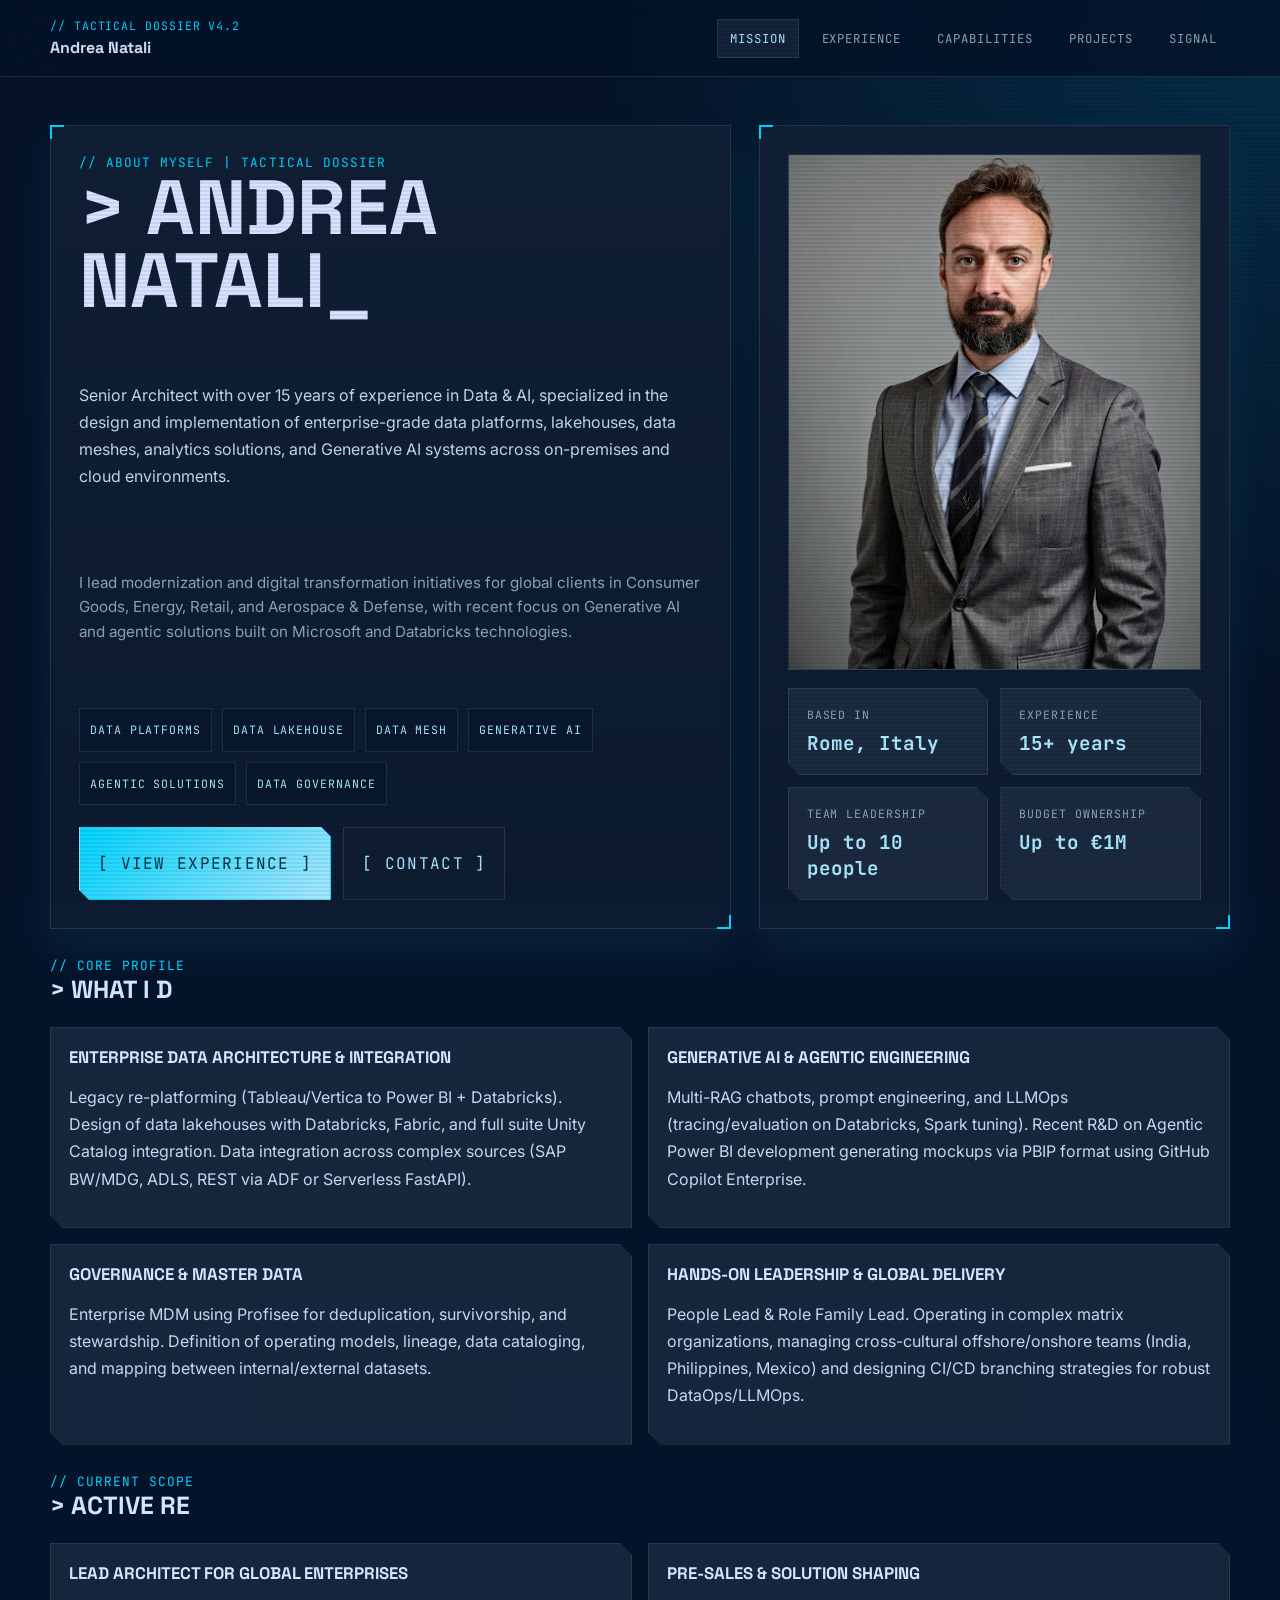
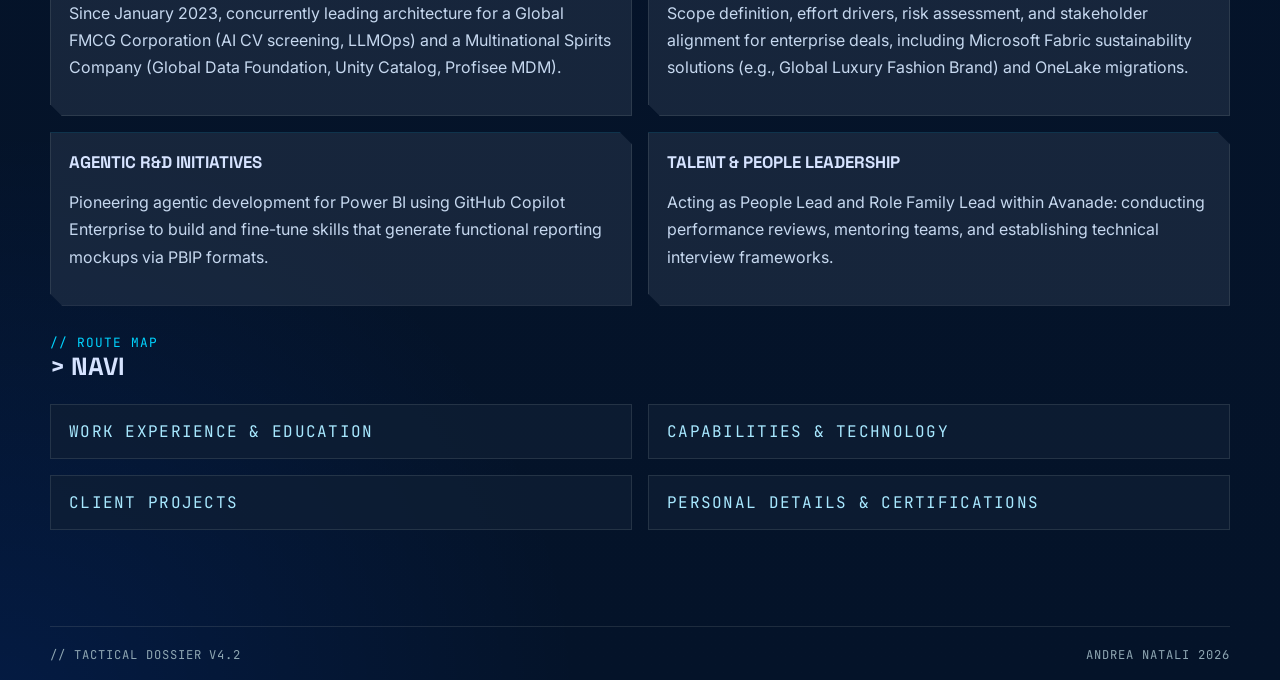
==== index.html @ 66361841 "Initial commit: Tactical Dossier deployment" ====
<!DOCTYPE html>
<html lang="it">
<head>
    <meta charset="UTF-8">
    <meta name="viewport" content="width=device-width, initial-scale=1.0">
    <title>Andrea Natali | Senior Architect Data & AI</title>
    <meta name="description" content="Curriculum vitae digitale di Andrea Natali, Senior Architect con oltre 15 anni di esperienza in Data & AI.">
    <link rel="preconnect" href="https://fonts.googleapis.com">
    <link rel="preconnect" href="https://fonts.gstatic.com" crossorigin>
    <link href="https://fonts.googleapis.com/css2?family=Inter:wght@400;500;600;700;800&family=JetBrains+Mono:wght@400;700&family=Space+Grotesk:wght@500;700&display=swap" rel="stylesheet">
    <link rel="stylesheet" href="assets/css/styles.css">
</head>
<body data-page="home">
    <div class="site-shell">
        <header class="site-header">
            <div class="container header-bar">
                <a class="brand" href="index.html">
                    <span class="brand-kicker">// TACTICAL DOSSIER v4.2</span>
                    <span class="brand-title">Andrea Natali</span>
                </a>
                <button class="nav-toggle" type="button" aria-expanded="false" aria-label="Apri navigazione" data-nav-toggle>MENU</button>
                <nav class="site-nav" data-site-nav>
                    <a class="nav-link" href="index.html" data-nav-link="home">Mission</a>
                    <a class="nav-link" href="experience.html" data-nav-link="experience">Experience</a>
                    <a class="nav-link" href="capabilities.html" data-nav-link="capabilities">Capabilities</a>
                    <a class="nav-link" href="projects.html" data-nav-link="projects">Projects</a>
                    <a class="nav-link" href="contact.html" data-nav-link="contact">Signal</a>
                </nav>
            </div>
        </header>

        <main class="page">
            <div class="container">
                <section class="hero">
                    <article class="panel panel-pad hero-copy reveal">
                        <div>
                            <div class="eyebrow">// ABOUT MYSELF | TACTICAL DOSSIER</div>
                            <h1 class="hero-title typewriter">&gt; Andrea Natali_</h1>
                        </div>
                        <p class="lead">
                            Senior Architect with over 15 years of experience in Data &amp; AI, specialized in the design and implementation of
                            enterprise-grade data platforms, lakehouses, data meshes, analytics solutions, and Generative AI systems across on-premises
                            and cloud environments.
                        </p>
                        <p class="small-copy">
                            I lead modernization and digital transformation initiatives for global clients in Consumer Goods, Energy, Retail,
                            and Aerospace &amp; Defense, with recent focus on Generative AI and agentic solutions built on Microsoft and Databricks technologies.
                        </p>
                        <div class="pill-row">
                            <span class="pill">Data Platforms</span>
                            <span class="pill">Data Lakehouse</span>
                            <span class="pill">Data Mesh</span>
                            <span class="pill">Generative AI</span>
                            <span class="pill">Agentic Solutions</span>
                            <span class="pill">Data Governance</span>
                        </div>
                        <div class="hero-actions">
                            <a class="button button-primary" href="experience.html">[ VIEW EXPERIENCE ]</a>
                            <a class="button button-secondary" href="contact.html">[ CONTACT ]</a>
                        </div>
                    </article>

                    <aside class="panel panel-pad profile-card reveal">
                        <div class="profile-image-wrap">
                            <img class="profile-image" src="assets/img/andrea-natali-profile.jpg" alt="Portrait of Andrea Natali">
                        </div>
                        <div class="summary-grid">
                            <div class="meta-block">
                                <div class="meta-label">Based In</div>
                                <div class="meta-value">Rome, Italy</div>
                            </div>
                            <div class="meta-block">
                                <div class="meta-label">Experience</div>
                                <div class="meta-value">15+ years</div>
                            </div>
                            <div class="meta-block">
                                <div class="meta-label">Team Leadership</div>
                                <div class="meta-value">Up to 10 people</div>
                            </div>
                            <div class="meta-block">
                                <div class="meta-label">Budget Ownership</div>
                                <div class="meta-value">Up to €1M</div>
                            </div>
                        </div>
                    </aside>
                </section>

                <section class="section reveal">
                    <div class="section-head">
                        <div>
                            <div class="eyebrow">// CORE PROFILE</div>
                            <h2 class="section-title typewriter">&gt; What I Do_</h2>
                        </div>

                    </div>
                    <div class="feature-grid">
                        <article class="mini-card">
                            <h3>Enterprise Data Architecture &amp; Integration</h3>
                            <p class="card-copy">Legacy re-platforming (Tableau/Vertica to Power BI + Databricks). Design of data lakehouses with Databricks, Fabric, and full suite Unity Catalog integration. Data integration across complex sources (SAP BW/MDG, ADLS, REST via ADF or Serverless FastAPI).</p>
                        </article>
                        <article class="mini-card">
                            <h3>Generative AI &amp; Agentic Engineering</h3>
                            <p class="card-copy">Multi-RAG chatbots, prompt engineering, and LLMOps (tracing/evaluation on Databricks, Spark tuning). Recent R&amp;D on Agentic Power BI development generating mockups via PBIP format using GitHub Copilot Enterprise.</p>
                        </article>
                        <article class="mini-card">
                            <h3>Governance &amp; Master Data</h3>
                            <p class="card-copy">Enterprise MDM using Profisee for deduplication, survivorship, and stewardship. Definition of operating models, lineage, data cataloging, and mapping between internal/external datasets.</p>
                        </article>
                        <article class="mini-card">
                            <h3>Hands-on Leadership &amp; Global Delivery</h3>
                            <p class="card-copy">People Lead &amp; Role Family Lead. Operating in complex matrix organizations, managing cross-cultural offshore/onshore teams (India, Philippines, Mexico) and designing CI/CD branching strategies for robust DataOps/LLMOps.</p>
                        </article>
                    </div>
                </section>

                <section class="section reveal">
                    <div class="section-head">
                        <div>
                            <div class="eyebrow">// CURRENT SCOPE</div>
                            <h2 class="section-title typewriter">&gt; Active Responsibilities_</h2>
                        </div>
                    </div>
                    <div class="card-grid">
                        <article class="mini-card">
                            <h3>Lead Architect for Global Enterprises</h3>
                            <p class="card-copy">Since January 2023, concurrently leading architecture for a Global FMCG Corporation (AI CV screening, LLMOps) and a Multinational Spirits Company (Global Data Foundation, Unity Catalog, Profisee MDM).</p>
                        </article>
                        <article class="mini-card">
                            <h3>Pre-Sales &amp; Solution Shaping</h3>
                            <p class="card-copy">Scope definition, effort drivers, risk assessment, and stakeholder alignment for enterprise deals, including Microsoft Fabric sustainability solutions (e.g., Global Luxury Fashion Brand) and OneLake migrations.</p>
                        </article>
                        <article class="mini-card">
                            <h3>Agentic R&amp;D Initiatives</h3>
                            <p class="card-copy">Pioneering agentic development for Power BI using GitHub Copilot Enterprise to build and fine-tune skills that generate functional reporting mockups via PBIP formats.</p>
                        </article>
                        <article class="mini-card">
                            <h3>Talent &amp; People Leadership</h3>
                            <p class="card-copy">Acting as People Lead and Role Family Lead within Avanade: conducting performance reviews, mentoring teams, and establishing technical interview frameworks.</p>
                        </article>
                    </div>
                </section>

                <section class="section reveal">
                    <div class="section-head">
                        <div>
                            <div class="eyebrow">// ROUTE MAP</div>
                            <h2 class="section-title typewriter">&gt; Navigation Grid_</h2>
                        </div>
                    </div>
                    <div class="link-grid">
                        <a href="experience.html">Work Experience &amp; Education</a>
                        <a href="capabilities.html">Capabilities &amp; Technology</a>
                        <a href="projects.html">Client Projects</a>
                        <a href="contact.html">Personal Details &amp; Certifications</a>
                    </div>
                </section>
            </div>
        </main>

        <footer class="site-footer">
            <div class="container footer-bar">
                <div class="footer-meta">// TACTICAL DOSSIER v4.2</div>
                <div class="footer-meta">Andrea Natali <span data-current-year></span></div>
            </div>
        </footer>
    </div>
    <script src="assets/js/site.js"></script>
</body>
</html>
---- assets/css/styles.css ----
:root {
    --bg: #041329;
    --bg-alt: #0d1c32;
    --panel: #112036;
    --panel-high: #1c2a41;
    --panel-top: #27354c;
    --text: #d6e3ff;
    --muted: #8ea6b2;
    --line: rgba(133, 147, 152, 0.2);
    --accent: #00d4ff;
    --accent-soft: #a8e8ff;
    --accent-glow: rgba(60, 215, 255, 0.24);
    --alert: #ffb703;
    --tactical-green: #00ff41;
    --ok: #b1c0ff;
    --max-width: 1180px;
    --shadow: 0 20px 40px rgba(60, 215, 255, 0.08);
    --font-mono: "JetBrains Mono", "Fira Code", "Share Tech Mono", monospace;
}

* {
    box-sizing: border-box;
}

html {
    scroll-behavior: smooth;
}

body {
    margin: 0;
    color: var(--text);
    background:
        radial-gradient(circle at top right, rgba(0, 212, 255, 0.14), transparent 26%),
        radial-gradient(circle at bottom left, rgba(0, 85, 255, 0.12), transparent 22%),
        linear-gradient(180deg, #06142a 0%, #041329 100%);
    font-family: "Inter", "Segoe UI", sans-serif;
    min-height: 100vh;
}

body::before {
    content: "";
    position: fixed;
    inset: 0;
    pointer-events: none;
    background-image:
        linear-gradient(rgba(255, 255, 255, 0.03) 1px, transparent 1px),
        linear-gradient(90deg, rgba(255, 255, 255, 0.03) 1px, transparent 1px);
    background-size: 24px 24px;
    opacity: 0.12;
}

body::after {
    content: "";
    position: fixed;
    inset: 0;
    pointer-events: none;
    background: linear-gradient(
        rgba(18, 16, 16, 0) 50%,
        rgba(0, 0, 0, 0.1) 50%
    );
    background-size: 100% 4px;
    z-index: 9999;
    opacity: 0.6;
}

a {
    color: inherit;
    text-decoration: none;
}

img {
    display: block;
    max-width: 100%;
}

.site-shell {
    position: relative;
    z-index: 1;
}

.container {
    width: min(var(--max-width), calc(100% - 32px));
    margin: 0 auto;
}

.site-header {
    position: sticky;
    top: 0;
    z-index: 10;
    backdrop-filter: blur(24px);
    background: rgba(4, 19, 41, 0.82);
    border-bottom: 1px solid var(--line);
}

.header-bar {
    display: flex;
    align-items: center;
    justify-content: space-between;
    gap: 16px;
    min-height: 76px;
}

.brand {
    display: grid;
    gap: 4px;
}

.brand-kicker,
.eyebrow,
.meta-label,
.timeline-period,
.metric-label,
.pill,
.footer-meta,
.tag,
.link-grid a,
.nav-link,
.button,
.field-label {
    font-family: var(--font-mono);
    letter-spacing: 0.08em;
    text-transform: uppercase;
}

.brand-kicker {
    color: var(--accent);
    font-size: 0.72rem;
}

.brand-title {
    font-family: "Space Grotesk", "Segoe UI", sans-serif;
    font-size: 1rem;
    font-weight: 700;
}

.nav-toggle {
    display: none;
    border: 1px solid var(--line);
    background: transparent;
    color: var(--text);
    padding: 10px 12px;
}

.site-nav {
    display: flex;
    align-items: center;
    gap: 10px;
}

.nav-link {
    color: var(--muted);
    font-size: 0.77rem;
    padding: 10px 12px;
    border: 1px solid transparent;
    transition: 160ms ease;
}

.nav-link:hover,
.nav-link.is-active {
    color: var(--accent-soft);
    border-color: var(--line);
    background: rgba(39, 53, 76, 0.5);
}

.page {
    padding: 48px 0 72px;
}

.hero {
    display: grid;
    grid-template-columns: minmax(0, 1.3fr) minmax(320px, 0.9fr);
    gap: 28px;
    align-items: stretch;
}

.panel {
    background: linear-gradient(180deg, rgba(17, 32, 54, 0.96), rgba(13, 28, 50, 0.96));
    border: 1px solid var(--line);
    box-shadow: var(--shadow);
    position: relative;
}

.panel::before {
    content: '';
    position: absolute;
    top: -1px; left: -1px;
    width: 12px; height: 12px;
    border: 2px solid var(--accent);
    border-right: none; border-bottom: none;
    pointer-events: none;
}

.panel::after {
    content: '';
    position: absolute;
    bottom: -1px; right: -1px;
    width: 12px; height: 12px;
    border: 2px solid var(--accent);
    border-left: none; border-top: none;
    pointer-events: none;
}

.panel-pad {
    padding: 28px;
}

.hero-copy {
    display: grid;
    gap: 22px;
}

.profile-card {
    display: grid;
    gap: 18px;
}

.profile-image-wrap {
    position: relative;
    overflow: hidden;
    background: linear-gradient(180deg, rgba(39, 53, 76, 0.55), rgba(13, 28, 50, 0.78));
    border: 1px solid var(--line);
}

.profile-image {
    width: 100%;
    aspect-ratio: 4 / 5;
    object-fit: cover;
    filter: grayscale(0.12) contrast(1.05);
}

.summary-grid,
.detail-list {
    display: grid;
    gap: 12px;
}

.summary-grid {
    grid-template-columns: repeat(2, minmax(0, 1fr));
}

.detail-row {
    display: flex;
    align-items: baseline;
    justify-content: space-between;
    gap: 12px;
    padding-bottom: 10px;
    border-bottom: 1px solid var(--line);
}

.detail-term {
    color: var(--muted);
    font-family: var(--font-mono);
    font-size: 0.72rem;
    letter-spacing: 0.12em;
    text-transform: uppercase;
}

.detail-value {
    color: var(--text);
    text-align: right;
    line-height: 1.5;
}

.small-copy {
    color: var(--muted);
    line-height: 1.6;
    font-size: 0.95rem;
}

.eyebrow {
    color: var(--accent);
    font-size: 0.8rem;
}

.hero-title,
.page-title {
    margin: 0;
    font-family: "Space Grotesk", "Segoe UI", sans-serif;
    line-height: 0.95;
    text-transform: uppercase;
}

.hero-title {
    font-size: clamp(2.9rem, 6vw, 5.6rem);
}

.page-title {
    font-size: clamp(2.4rem, 5vw, 4rem);
}

.lead,
.section-intro,
.card-copy,
.timeline-copy,
.contact-copy {
    color: #c6d8ef;
    line-height: 1.7;
}

.hero-actions,
.button-row {
    display: flex;
    flex-wrap: wrap;
    gap: 12px;
}

.button {
    display: inline-flex;
    align-items: center;
    justify-content: center;
    gap: 10px;
    min-height: 46px;
    padding: 0 18px;
    border: 1px solid transparent;
    transition: 180ms ease;
}

.button-primary {
    color: #003642;
    background: linear-gradient(135deg, var(--accent) 0%, var(--accent-soft) 100%);
    box-shadow: 0 0 0 1px rgba(168, 232, 255, 0.06), 0 0 32px rgba(60, 215, 255, 0.18);
    clip-path: polygon(0 0, calc(100% - 10px) 0, 100% 10px, 100% 100%, 10px 100%, 0 calc(100% - 10px));
}

.button-secondary {
    border-color: var(--line);
    color: var(--accent-soft);
    background: rgba(17, 32, 54, 0.55);
}

.button:hover {
    transform: translateY(-1px);
}

.status-grid,
.stats-grid,
.card-grid,
.tech-grid,
.cert-grid,
.contact-grid,
.link-grid,
.signal-grid,
.feature-grid {
    display: grid;
    gap: 16px;
}

.status-grid,
.stats-grid,
.feature-grid {
    grid-template-columns: repeat(2, minmax(0, 1fr));
}

.meta-block,
.stat-block,
.mini-card,
.stack-card,
.cert-card,
.contact-card,
.signal-card {
    background: rgba(39, 53, 76, 0.55);
    border: 1px solid var(--line);
    padding: 18px;
    position: relative;
    clip-path: polygon(0 0, calc(100% - 12px) 0, 100% 12px, 100% 100%, 12px 100%, 0 calc(100% - 12px));
    border-top: 1px solid rgba(0, 212, 255, 0.15);
}

.meta-label,
.metric-label {
    font-size: 0.72rem;
    color: var(--muted);
}

.meta-value,
.stat-value {
    margin-top: 8px;
    font-size: 1.2rem;
    font-weight: 700;
    font-family: var(--font-mono);
    color: var(--accent-soft);
}

.section-head {
    display: flex;
    flex-wrap: wrap;
    align-items: end;
    justify-content: space-between;
    gap: 18px;
    margin-bottom: 22px;
}

.section-title,
.card-title,
.timeline-title,
.contact-title {
    margin: 0;
    font-family: "Space Grotesk", "Segoe UI", sans-serif;
    text-transform: uppercase;
}

.section-title {
    font-size: 1.55rem;
}

.section {
    margin-top: 28px;
}

.feature-grid,
.card-grid,
.tech-grid,
.cert-grid,
.contact-grid,
.link-grid {
    grid-template-columns: repeat(2, minmax(0, 1fr));
}

.timeline {
    display: grid;
    gap: 18px;
}

.timeline-item {
    display: grid;
    grid-template-columns: 160px minmax(0, 1fr);
    gap: 24px;
    padding: 24px;
    background: rgba(17, 32, 54, 0.82);
    border: 1px solid var(--line);
}

.timeline-period {
    color: var(--accent);
    font-size: 0.76rem;
}

.timeline-role {
    margin: 8px 0 4px;
    color: var(--accent-soft);
    font-weight: 700;
}

.timeline-company {
    margin: 0 0 12px;
    font-family: "Space Grotesk", "Segoe UI", sans-serif;
    font-size: 1.25rem;
}

.list {
    margin: 0;
    padding-left: 18px;
    color: #c6d8ef;
    line-height: 1.7;
}

.pill-row,
.tag-row {
    display: flex;
    flex-wrap: wrap;
    gap: 10px;
}

.pill,
.tag {
    display: inline-flex;
    align-items: center;
    min-height: 30px;
    padding: 0 10px;
    border: 1px solid var(--line);
    color: var(--accent-soft);
    background: rgba(4, 19, 41, 0.48);
    font-size: 0.72rem;
}

.segmented-skill {
    display: grid;
    gap: 10px;
}

.segmented-header {
    display: flex;
    align-items: center;
    justify-content: space-between;
    gap: 12px;
}

.segmented-bar {
    display: grid;
    grid-template-columns: repeat(10, minmax(0, 1fr));
    gap: 6px;
}

.segmented-bar span {
    display: block;
    min-height: 12px;
    background: rgba(39, 53, 76, 0.9);
}

.segmented-bar span.is-on {
    background: linear-gradient(135deg, var(--tactical-green), var(--accent));
    box-shadow: 0 0 8px rgba(0, 255, 65, 0.4);
}

.stack-card h3,
.card-title,
.mini-card h3,
.signal-card h3,
.cert-card h3,
.contact-card h3 {
    margin: 0 0 10px;
    font-family: "Space Grotesk", "Segoe UI", sans-serif;
    font-size: 1.05rem;
    text-transform: uppercase;
}

.stack-list {
    margin: 0;
    padding-left: 18px;
    color: #c6d8ef;
    line-height: 1.7;
}

.stack-list + .tag-row,
.card-copy + .tag-row,
.list + .tag-row {
    margin-top: 14px;
}

.link-grid a {
    padding: 16px 18px;
    border: 1px solid var(--line);
    background: rgba(17, 32, 54, 0.7);
    color: var(--accent-soft);
    transition: 160ms ease;
}

.link-grid a:hover {
    background: rgba(28, 42, 65, 0.96);
}

.site-footer {
    padding: 24px 0 48px;
}

.footer-bar {
    display: flex;
    flex-wrap: wrap;
    justify-content: space-between;
    gap: 14px;
    padding-top: 20px;
    border-top: 1px solid var(--line);
}

.footer-meta {
    color: var(--muted);
    font-size: 0.76rem;
}

.contact-form {
    display: grid;
    gap: 14px;
}

.field {
    display: grid;
    gap: 8px;
}

.field-label {
    color: var(--muted);
    font-size: 0.72rem;
}

.field input,
.field textarea {
    width: 100%;
    border: 0;
    border-bottom: 1px solid rgba(168, 232, 255, 0.42);
    background: rgba(17, 32, 54, 0.8);
    color: var(--text);
    padding: 14px 12px;
    font: inherit;
}

.field textarea {
    min-height: 160px;
    resize: vertical;
}

.field input:focus,
.field textarea:focus {
    outline: none;
    background: rgba(28, 42, 65, 0.9);
    box-shadow: inset 0 -1px 0 0 var(--accent);
}

.reveal {
    opacity: 0;
    transform: translateY(18px);
    transition: opacity 420ms ease, transform 420ms ease;
}

.reveal.is-visible {
    opacity: 1;
    transform: translateY(0);
}

@media (max-width: 920px) {
    .hero,
    .timeline-item,
    .feature-grid,
    .card-grid,
    .tech-grid,
    .cert-grid,
    .contact-grid,
    .link-grid,
    .status-grid,
    .stats-grid,
    .summary-grid {
        grid-template-columns: 1fr;
    }

    .timeline-item {
        gap: 14px;
    }

    .nav-toggle {
        display: inline-flex;
    }

    .site-nav {
        position: absolute;
        top: calc(100% + 1px);
        left: 0;
        right: 0;
        display: none;
        flex-direction: column;
        align-items: stretch;
        gap: 0;
        background: rgba(4, 19, 41, 0.96);
        border-bottom: 1px solid var(--line);
    }

    .site-nav.is-open {
        display: flex;
    }

    .nav-link {
        border-top: 1px solid var(--line);
        padding: 16px;
    }
}

@media (max-width: 640px) {
    .page {
        padding-top: 28px;
    }

    .panel-pad,
    .timeline-item,
    .meta-block,
    .stat-block,
    .mini-card,
    .stack-card,
    .cert-card,
    .contact-card,
    .signal-card {
        padding: 20px;
}

/* Typewriter Effect CSS */
.typewriter-text {
    border-right: 2px solid var(--accent);
    white-space: pre-wrap;
    animation: blink 0.75s step-end infinite;
}

@keyframes blink {
    from, to { border-color: transparent }
    50% { border-color: var(--accent); }
}

.tactical-label {
    display: inline-block;
    color: var(--alert);
    font-family: var(--font-mono);
    font-size: 0.7rem;
    border: 1px solid rgba(255, 183, 3, 0.3);
    padding: 2px 6px;
    margin-bottom: 8px;
    background: rgba(255, 183, 3, 0.05);
}

.tactical-label.green {
    color: var(--tactical-green);
    border-color: rgba(0, 255, 65, 0.3);
    background: rgba(0, 255, 65, 0.05);
}

/* Print CSS for PDF Export */
@media print {
    * {
        -webkit-print-color-adjust: exact !important;
        print-color-adjust: exact !important;
        color-adjust: exact !important;
    }

    body, .site-shell {
        background-color: #020813 !important;
    }

    .site-header,
    .nav-toggle,
    .site-nav,
    .button-row {
        display: none !important;
    }

    body::after {
        display: none !important; /* Disable scanlines to avoid Moire patterns in PDF */
    }

    .reveal, .typewriter {
        animation: none !important;
        opacity: 1 !important;
        transform: none !important;
        display: block !important;
    }

    .mini-card, .stack-card, .cert-card, .timeline-item {
        page-break-inside: avoid;
        break-inside: avoid;
    }

    .page {
        padding-top: 0 !important;
    }
    
    .container {
        width: 100% !important;
        max-width: 100% !important;
        padding: 0 15mm !important;
    }

    @page {
        margin: 0;
        size: A4 landscape;
    }
}
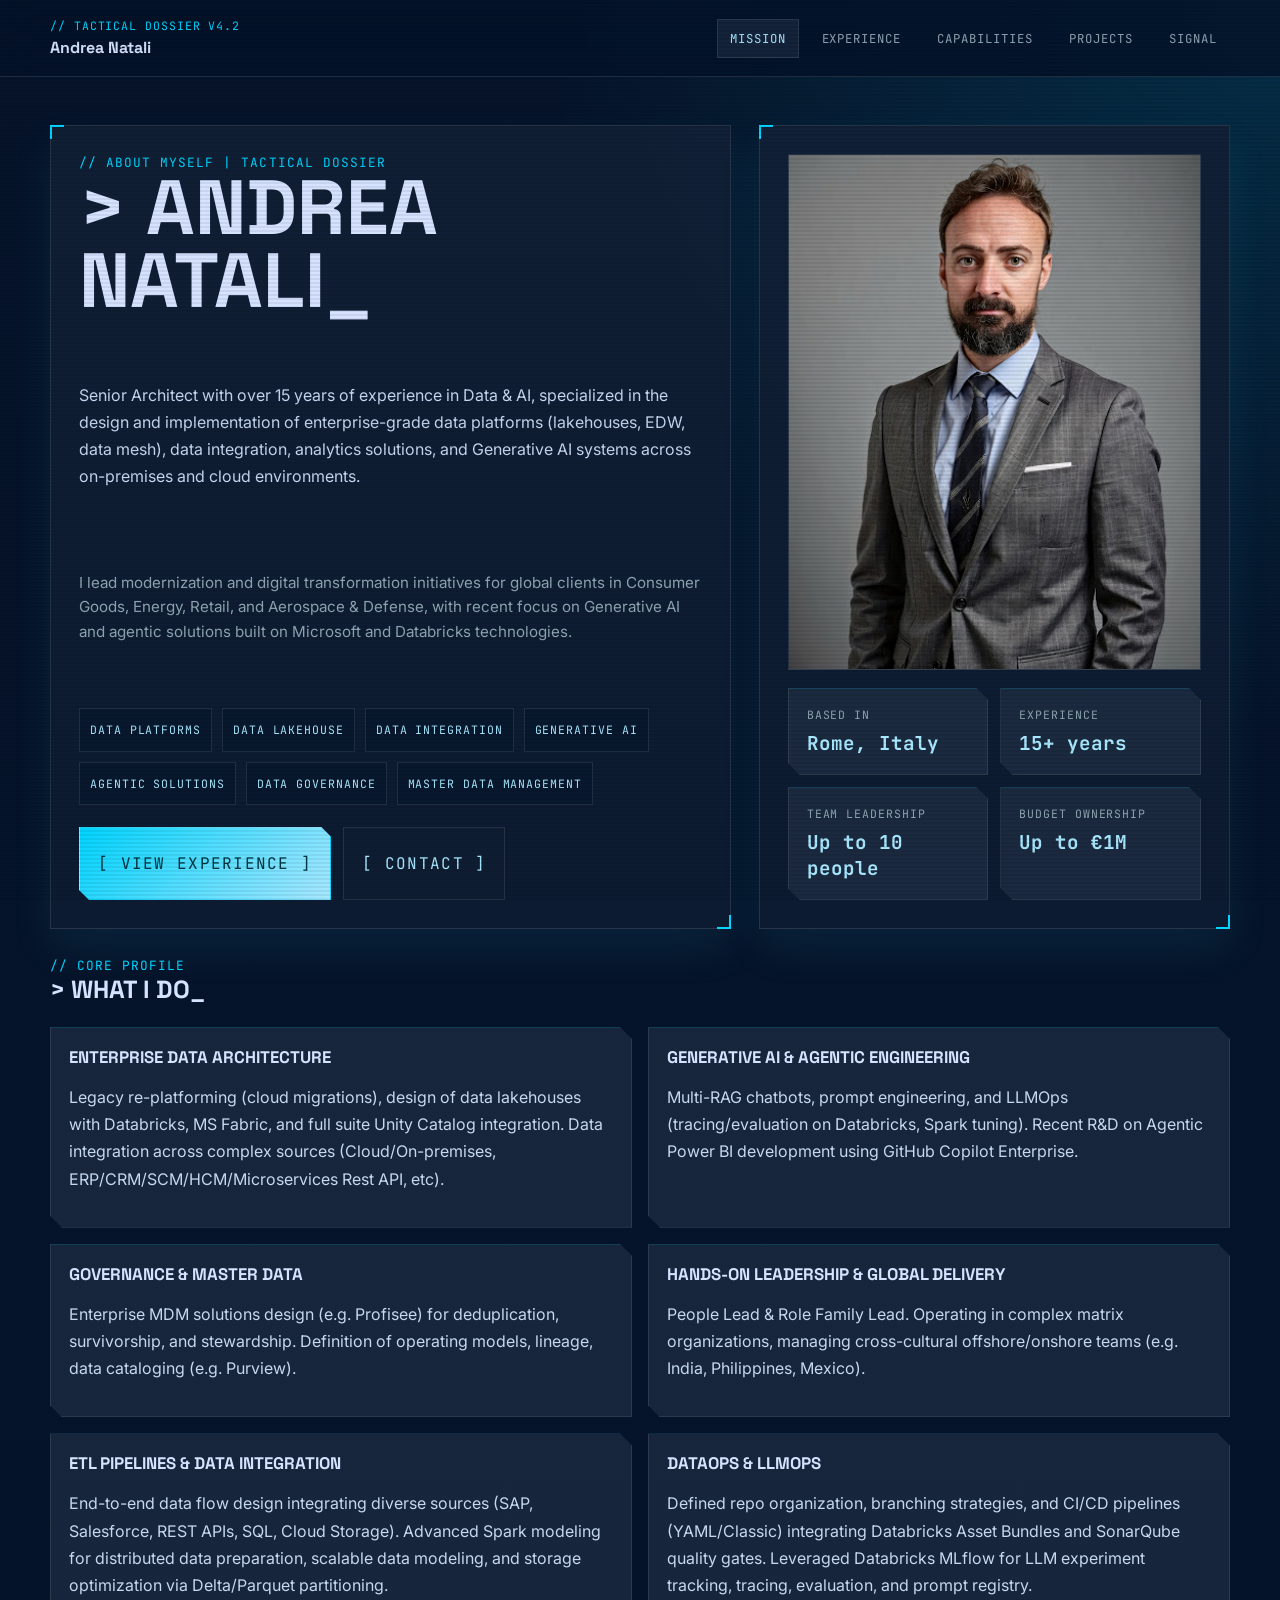
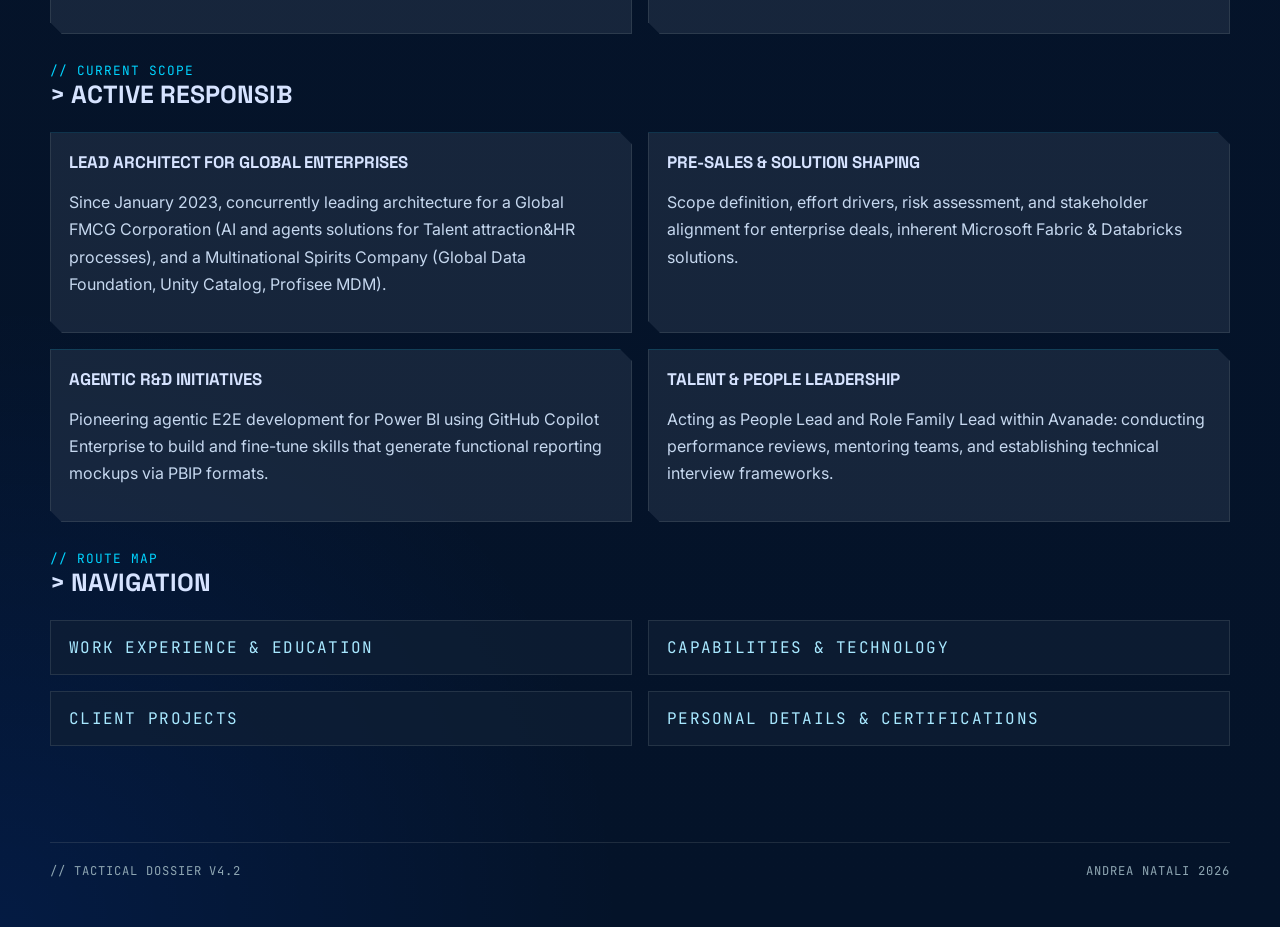
==== commit d389cc49: "Update experience and index content" ====
--- a/index.html
+++ b/index.html
@@ -1,15 +1,20 @@
 <!DOCTYPE html>
 <html lang="it">
+
 <head>
     <meta charset="UTF-8">
     <meta name="viewport" content="width=device-width, initial-scale=1.0">
     <title>Andrea Natali | Senior Architect Data & AI</title>
-    <meta name="description" content="Curriculum vitae digitale di Andrea Natali, Senior Architect con oltre 15 anni di esperienza in Data & AI.">
+    <meta name="description"
+        content="Curriculum vitae digitale di Andrea Natali, Senior Architect con oltre 15 anni di esperienza in Data & AI.">
     <link rel="preconnect" href="https://fonts.googleapis.com">
     <link rel="preconnect" href="https://fonts.gstatic.com" crossorigin>
-    <link href="https://fonts.googleapis.com/css2?family=Inter:wght@400;500;600;700;800&family=JetBrains+Mono:wght@400;700&family=Space+Grotesk:wght@500;700&display=swap" rel="stylesheet">
+    <link
+        href="https://fonts.googleapis.com/css2?family=Inter:wght@400;500;600;700;800&family=JetBrains+Mono:wght@400;700&family=Space+Grotesk:wght@500;700&display=swap"
+        rel="stylesheet">
     <link rel="stylesheet" href="assets/css/styles.css">
 </head>
+
 <body data-page="home">
     <div class="site-shell">
         <header class="site-header">
@@ -18,7 +23,8 @@
                     <span class="brand-kicker">// TACTICAL DOSSIER v4.2</span>
                     <span class="brand-title">Andrea Natali</span>
                 </a>
-                <button class="nav-toggle" type="button" aria-expanded="false" aria-label="Apri navigazione" data-nav-toggle>MENU</button>
+                <button class="nav-toggle" type="button" aria-expanded="false" aria-label="Apri navigazione"
+                    data-nav-toggle>MENU</button>
                 <nav class="site-nav" data-site-nav>
                     <a class="nav-link" href="index.html" data-nav-link="home">Mission</a>
                     <a class="nav-link" href="experience.html" data-nav-link="experience">Experience</a>
@@ -38,21 +44,26 @@
                             <h1 class="hero-title typewriter">&gt; Andrea Natali_</h1>
                         </div>
                         <p class="lead">
-                            Senior Architect with over 15 years of experience in Data &amp; AI, specialized in the design and implementation of
-                            enterprise-grade data platforms, lakehouses, data meshes, analytics solutions, and Generative AI systems across on-premises
+                            Senior Architect with over 15 years of experience in Data &amp; AI, specialized in the
+                            design and implementation of
+                            enterprise-grade data platforms (lakehouses, EDW, data mesh), data integration, analytics
+                            solutions, and Generative AI systems across on-premises
                             and cloud environments.
                         </p>
                         <p class="small-copy">
-                            I lead modernization and digital transformation initiatives for global clients in Consumer Goods, Energy, Retail,
-                            and Aerospace &amp; Defense, with recent focus on Generative AI and agentic solutions built on Microsoft and Databricks technologies.
+                            I lead modernization and digital transformation initiatives for global clients in Consumer
+                            Goods, Energy, Retail,
+                            and Aerospace &amp; Defense, with recent focus on Generative AI and agentic solutions built
+                            on Microsoft and Databricks technologies.
                         </p>
                         <div class="pill-row">
                             <span class="pill">Data Platforms</span>
                             <span class="pill">Data Lakehouse</span>
-                            <span class="pill">Data Mesh</span>
+                            <span class="pill">Data Integration</span>
                             <span class="pill">Generative AI</span>
                             <span class="pill">Agentic Solutions</span>
                             <span class="pill">Data Governance</span>
+                            <span class="pill">Master Data Management</span>
                         </div>
                         <div class="hero-actions">
                             <a class="button button-primary" href="experience.html">[ VIEW EXPERIENCE ]</a>
@@ -62,7 +73,8 @@
 
                     <aside class="panel panel-pad profile-card reveal">
                         <div class="profile-image-wrap">
-                            <img class="profile-image" src="assets/img/andrea-natali-profile.jpg" alt="Portrait of Andrea Natali">
+                            <img class="profile-image" src="assets/img/andrea-natali-profile.jpg"
+                                alt="Portrait of Andrea Natali">
                         </div>
                         <div class="summary-grid">
                             <div class="meta-block">
@@ -95,20 +107,43 @@
                     </div>
                     <div class="feature-grid">
                         <article class="mini-card">
-                            <h3>Enterprise Data Architecture &amp; Integration</h3>
-                            <p class="card-copy">Legacy re-platforming (Tableau/Vertica to Power BI + Databricks). Design of data lakehouses with Databricks, Fabric, and full suite Unity Catalog integration. Data integration across complex sources (SAP BW/MDG, ADLS, REST via ADF or Serverless FastAPI).</p>
+                            <h3>Enterprise Data Architecture</h3>
+                            <p class="card-copy">Legacy re-platforming (cloud migrations), design of data lakehouses
+                                with Databricks, MS Fabric, and full suite Unity Catalog integration. Data integration
+                                across complex sources (Cloud/On-premises, ERP/CRM/SCM/HCM/Microservices Rest API, etc).
+                            </p>
                         </article>
                         <article class="mini-card">
                             <h3>Generative AI &amp; Agentic Engineering</h3>
-                            <p class="card-copy">Multi-RAG chatbots, prompt engineering, and LLMOps (tracing/evaluation on Databricks, Spark tuning). Recent R&amp;D on Agentic Power BI development generating mockups via PBIP format using GitHub Copilot Enterprise.</p>
+                            <p class="card-copy">Multi-RAG chatbots, prompt engineering, and LLMOps (tracing/evaluation
+                                on Databricks, Spark tuning). Recent R&amp;D on Agentic Power BI development using
+                                GitHub Copilot Enterprise.</p>
                         </article>
                         <article class="mini-card">
                             <h3>Governance &amp; Master Data</h3>
-                            <p class="card-copy">Enterprise MDM using Profisee for deduplication, survivorship, and stewardship. Definition of operating models, lineage, data cataloging, and mapping between internal/external datasets.</p>
+                            <p class="card-copy">Enterprise MDM solutions design (e.g. Profisee) for deduplication,
+                                survivorship, and stewardship. Definition of operating models, lineage, data cataloging
+                                (e.g. Purview).</p>
                         </article>
                         <article class="mini-card">
                             <h3>Hands-on Leadership &amp; Global Delivery</h3>
-                            <p class="card-copy">People Lead &amp; Role Family Lead. Operating in complex matrix organizations, managing cross-cultural offshore/onshore teams (India, Philippines, Mexico) and designing CI/CD branching strategies for robust DataOps/LLMOps.</p>
+                            <p class="card-copy">People Lead &amp; Role Family Lead. Operating in complex matrix
+                                organizations, managing cross-cultural offshore/onshore teams (e.g. India, Philippines,
+                                Mexico).</p>
+                        </article>
+                        <article class="mini-card">
+                            <h3>ETL Pipelines &amp; Data Integration</h3>
+                            <p class="card-copy">End-to-end data flow design integrating diverse sources (SAP,
+                                Salesforce, REST APIs, SQL, Cloud Storage). Advanced Spark modeling for distributed data
+                                preparation, scalable data modeling, and storage optimization via Delta/Parquet
+                                partitioning.</p>
+                        </article>
+                        <article class="mini-card">
+                            <h3>DataOps &amp; LLMOps</h3>
+                            <p class="card-copy">Defined repo organization, branching strategies, and CI/CD pipelines
+                                (YAML/Classic) integrating Databricks Asset Bundles and SonarQube quality gates.
+                                Leveraged Databricks MLflow for LLM experiment tracking, tracing, evaluation, and prompt
+                                registry.</p>
                         </article>
                     </div>
                 </section>
@@ -123,19 +158,27 @@
                     <div class="card-grid">
                         <article class="mini-card">
                             <h3>Lead Architect for Global Enterprises</h3>
-                            <p class="card-copy">Since January 2023, concurrently leading architecture for a Global FMCG Corporation (AI CV screening, LLMOps) and a Multinational Spirits Company (Global Data Foundation, Unity Catalog, Profisee MDM).</p>
+                            <p class="card-copy">Since January 2023, concurrently leading architecture for a Global FMCG
+                                Corporation (AI and agents solutions for Talent attraction&HR processes), and a
+                                Multinational Spirits Company (Global Data
+                                Foundation, Unity Catalog, Profisee MDM).</p>
                         </article>
                         <article class="mini-card">
                             <h3>Pre-Sales &amp; Solution Shaping</h3>
-                            <p class="card-copy">Scope definition, effort drivers, risk assessment, and stakeholder alignment for enterprise deals, including Microsoft Fabric sustainability solutions (e.g., Global Luxury Fashion Brand) and OneLake migrations.</p>
+                            <p class="card-copy">Scope definition, effort drivers, risk assessment, and stakeholder
+                                alignment for enterprise deals, inherent Microsoft Fabric & Databricks solutions.</p>
                         </article>
                         <article class="mini-card">
                             <h3>Agentic R&amp;D Initiatives</h3>
-                            <p class="card-copy">Pioneering agentic development for Power BI using GitHub Copilot Enterprise to build and fine-tune skills that generate functional reporting mockups via PBIP formats.</p>
+                            <p class="card-copy">Pioneering agentic E2E development for Power BI using GitHub Copilot
+                                Enterprise to build and fine-tune skills that generate functional reporting mockups via
+                                PBIP formats.</p>
                         </article>
                         <article class="mini-card">
                             <h3>Talent &amp; People Leadership</h3>
-                            <p class="card-copy">Acting as People Lead and Role Family Lead within Avanade: conducting performance reviews, mentoring teams, and establishing technical interview frameworks.</p>
+                            <p class="card-copy">Acting as People Lead and Role Family Lead within Avanade: conducting
+                                performance reviews, mentoring teams, and establishing technical interview frameworks.
+                            </p>
                         </article>
                     </div>
                 </section>
@@ -166,4 +209,5 @@
     </div>
     <script src="assets/js/site.js"></script>
 </body>
+
 </html>
